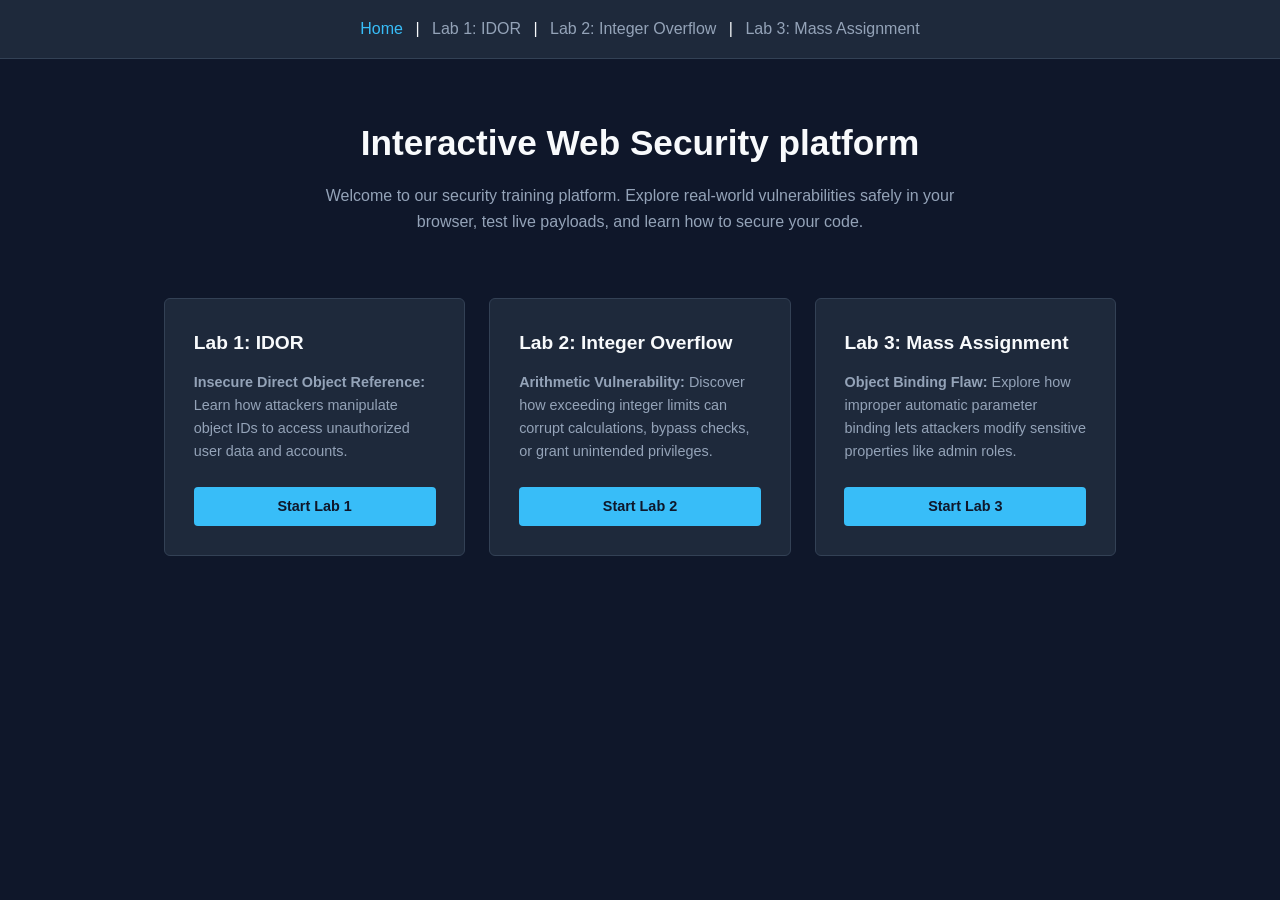
==== index.html @ 6699af9f "first commit" ====
<!DOCTYPE html>
<html lang="en">
<head>
    <meta charset="UTF-8">
    <meta name="viewport" content="width=device-width, initial-scale=1.0">
    <title>Interactive Web Security</title>
    <link rel="stylesheet" href="style.css">
</head>
<body>
    
    <header>
        <nav>
        <a href="index.html">Home</a> | 
        <a href="lab1.html">Lab 1: IDOR</a> | 
        <a href="lab2.html">Lab 2: Integer Overflow</a> | 
        <a href="lab3.html">Lab 3: Mass Assignment</a>
        </nav>
    </header>

    
    <main>
        <section class="hero">
            <h1>Interactive Web Security platform</h1>
            <p>Welcome to our security training platform. Explore real-world vulnerabilities safely in your browser, 
               test live payloads, and learn how to secure your code.</p>
        </section>

        
        <section class="labs-grid">
            
            <div class="card">
                <h2>Lab 1: IDOR</h2>
                <p><strong>Insecure Direct Object Reference:</strong> Learn how attackers manipulate
                 object IDs to access unauthorized user data and accounts.</p>
                <a href="lab1.html" class="btn">Start Lab 1</a>
            </div>

            
            <div class="card">
                <h2>Lab 2: Integer Overflow</h2>
                <p><strong>Arithmetic Vulnerability:</strong> Discover how exceeding 
                  integer limits can corrupt calculations, bypass checks, or grant unintended privileges.</p>
                <a href="lab2.html" class="btn">Start Lab 2</a>
            </div>

            
            <div class="card">
                <h2>Lab 3: Mass Assignment</h2>
                <p><strong>Object Binding Flaw:</strong> Explore how improper automatic 
                  parameter binding lets attackers modify sensitive properties like admin roles.</p>
                <a href="lab3.html" class="btn">Start Lab 3</a>
            </div>
        </section>
    </main>

</body>
</html>
---- style.css ----
/* --- Global Reset & Colors --- */
* {
    box-sizing: border-box;
    margin: 0;
    padding: 0;
    font-family: -apple-system, BlinkMacSystemFont, "Segoe UI", Roboto, sans-serif;
}

body {
    background-color: #0f172a;
    color: #f8fafc;
    line-height: 1.6;
    padding-bottom: 2rem;
}

/* --- Header & Navigation --- */
header {
    background-color: #1e293b;
    border-bottom: 1px solid #334155;
    padding: 1rem 2rem;
    text-align: center;
}

nav {
    display: inline-block;
}

nav a {
    color: #94a3b8;
    text-decoration: none;
    font-size: 0.95krem;
    font-weight: 500;
    margin: 0 0.5rem;
    transition: color 0.2s;
}

nav a:hover,
nav a:first-child {
    color: #38bdf8;
}

/* --- Hero Section --- */
.hero {
    text-align: center;
    padding: 3.5rem 1rem 2rem 1rem;
    max-width: 700px;
    margin: 0 auto;
}

.hero h1 {
    font-size: 2.2rem;
    margin-bottom: 0.75rem;
    color: #f8fafc;
}

.hero p {
    color: #94a3b8;
    font-size: 1rem;
}

/* --- Cards Grid Section --- */
.labs-grid {
    display: grid;
    grid-template-columns: repeat(auto-fit, minmax(280px, 1fr));
    gap: 1.5rem;
    max-width: 1000px;
    margin: 2rem auto;
    padding: 0 1.5rem;
}

.card {
    background-color: #1e293b;
    border: 1px solid #334155;
    border-radius: 6px;
    padding: 1.8rem;
    display: flex;
    flex-direction: column;
    justify-content: space-between;
    transition: transform 0.2s, border-color 0.2s;
}

.card:hover {
    transform: translateY(-3px);
    border-color: #38bdf8;
}

.card h2 {
    font-size: 1.2rem;
    margin-bottom: 0.75rem;
    color: #f8fafc;
}

.card p {
    color: #94a3b8;
    margin-bottom: 1.5rem;
    font-size: 0.9rem;
}

/* --- Buttons --- */
.btn {
    display: inline-block;
    background-color: #38bdf8;
    color: #0f172a;
    padding: 0.5rem 1rem;
    border-radius: 4px;
    text-decoration: none;
    font-weight: bold;
    font-size: 0.9rem;
    text-align: center;
    transition: background-color 0.2s;
}

.btn:hover {
    background-color: #0ea5e9;
}
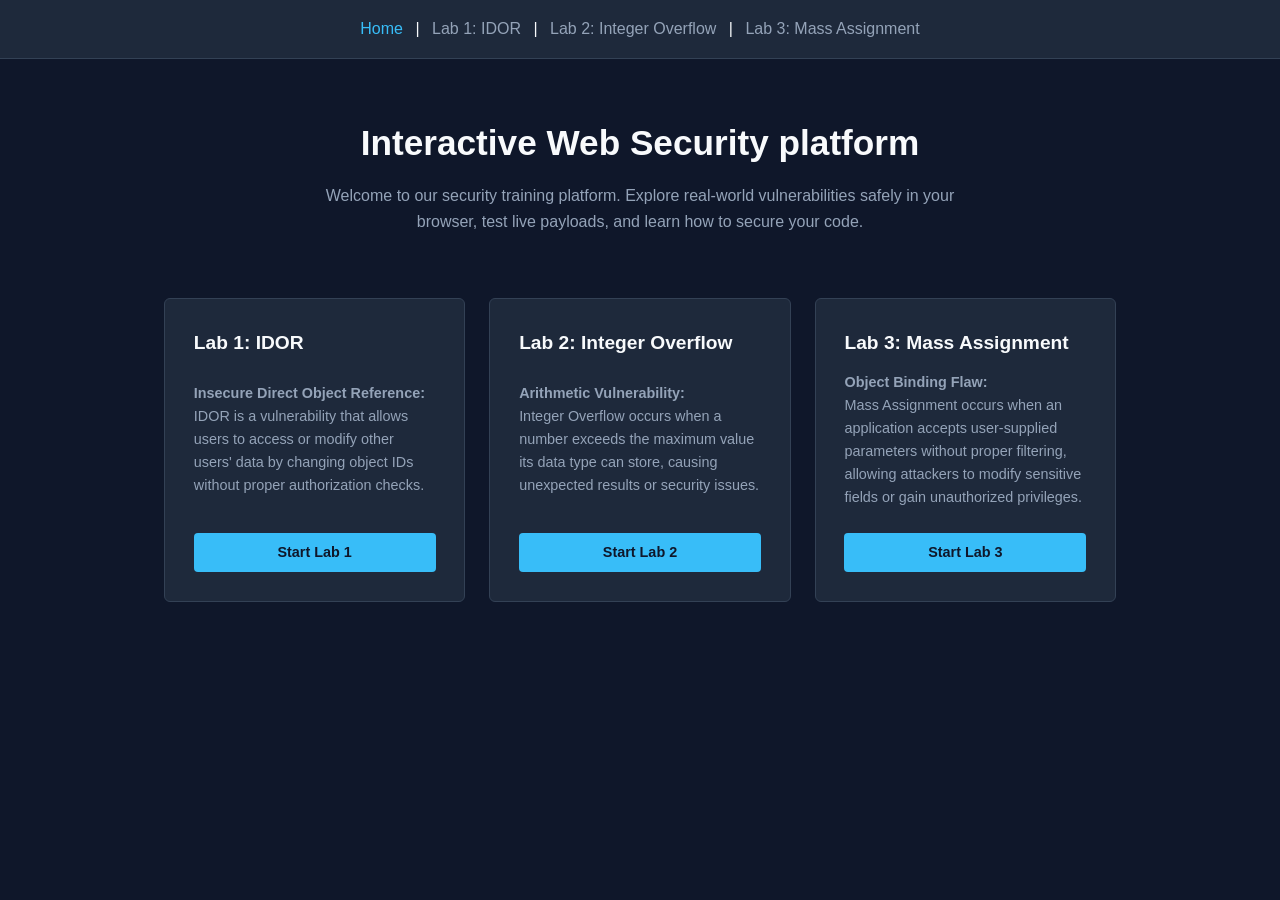
==== commit 2b7e9d1b: "labs linked" ====
--- a/index.html
+++ b/index.html
@@ -10,10 +10,10 @@
     
     <header>
         <nav>
-        <a href="index.html">Home</a> | 
-        <a href="lab1.html">Lab 1: IDOR</a> | 
-        <a href="lab2.html">Lab 2: Integer Overflow</a> | 
-        <a href="lab3.html">Lab 3: Mass Assignment</a>
+            <a href="index.html">Home</a> |
+            <a href="IDOR/index.html">Lab 1: IDOR</a> |
+            <a href="Integer-Overflow/index.html">Lab 2: Integer Overflow</a> |
+            <a href="mass_assignment_lab/index.html">Lab 3: Mass Assignment</a>
         </nav>
     </header>
 
@@ -30,25 +30,31 @@
             
             <div class="card">
                 <h2>Lab 1: IDOR</h2>
-                <p><strong>Insecure Direct Object Reference:</strong> Learn how attackers manipulate
-                 object IDs to access unauthorized user data and accounts.</p>
-                <a href="lab1.html" class="btn">Start Lab 1</a>
+                <p><strong>Insecure Direct Object Reference:</strong>
+                    IDOR is a vulnerability that allows users to access or modify
+                    other users' data by changing object IDs without proper authorization checks.
+                </p>
+                <a href="IDOR/index.html" class="btn">Start Lab 1</a>
             </div>
 
             
             <div class="card">
                 <h2>Lab 2: Integer Overflow</h2>
-                <p><strong>Arithmetic Vulnerability:</strong> Discover how exceeding 
-                  integer limits can corrupt calculations, bypass checks, or grant unintended privileges.</p>
-                <a href="lab2.html" class="btn">Start Lab 2</a>
+                <p><strong>Arithmetic Vulnerability:</strong><br>
+                    Integer Overflow occurs when a number exceeds the maximum value
+                    its data type can store, causing unexpected results or security issues.</p>
+                <a href="Integer-Overflow/index.html" class="btn">Start Lab 2</a>
             </div>
 
             
             <div class="card">
                 <h2>Lab 3: Mass Assignment</h2>
-                <p><strong>Object Binding Flaw:</strong> Explore how improper automatic 
-                  parameter binding lets attackers modify sensitive properties like admin roles.</p>
-                <a href="lab3.html" class="btn">Start Lab 3</a>
+                <p><strong>Object Binding Flaw:</strong><br>
+                    Mass Assignment occurs when an application
+                    accepts user-supplied parameters without proper filtering,
+                    allowing attackers to modify sensitive fields or gain unauthorized privileges.
+                </p>
+                <a href="mass_assignment_lab/index.html" class="btn">Start Lab 3</a>
             </div>
         </section>
     </main>
